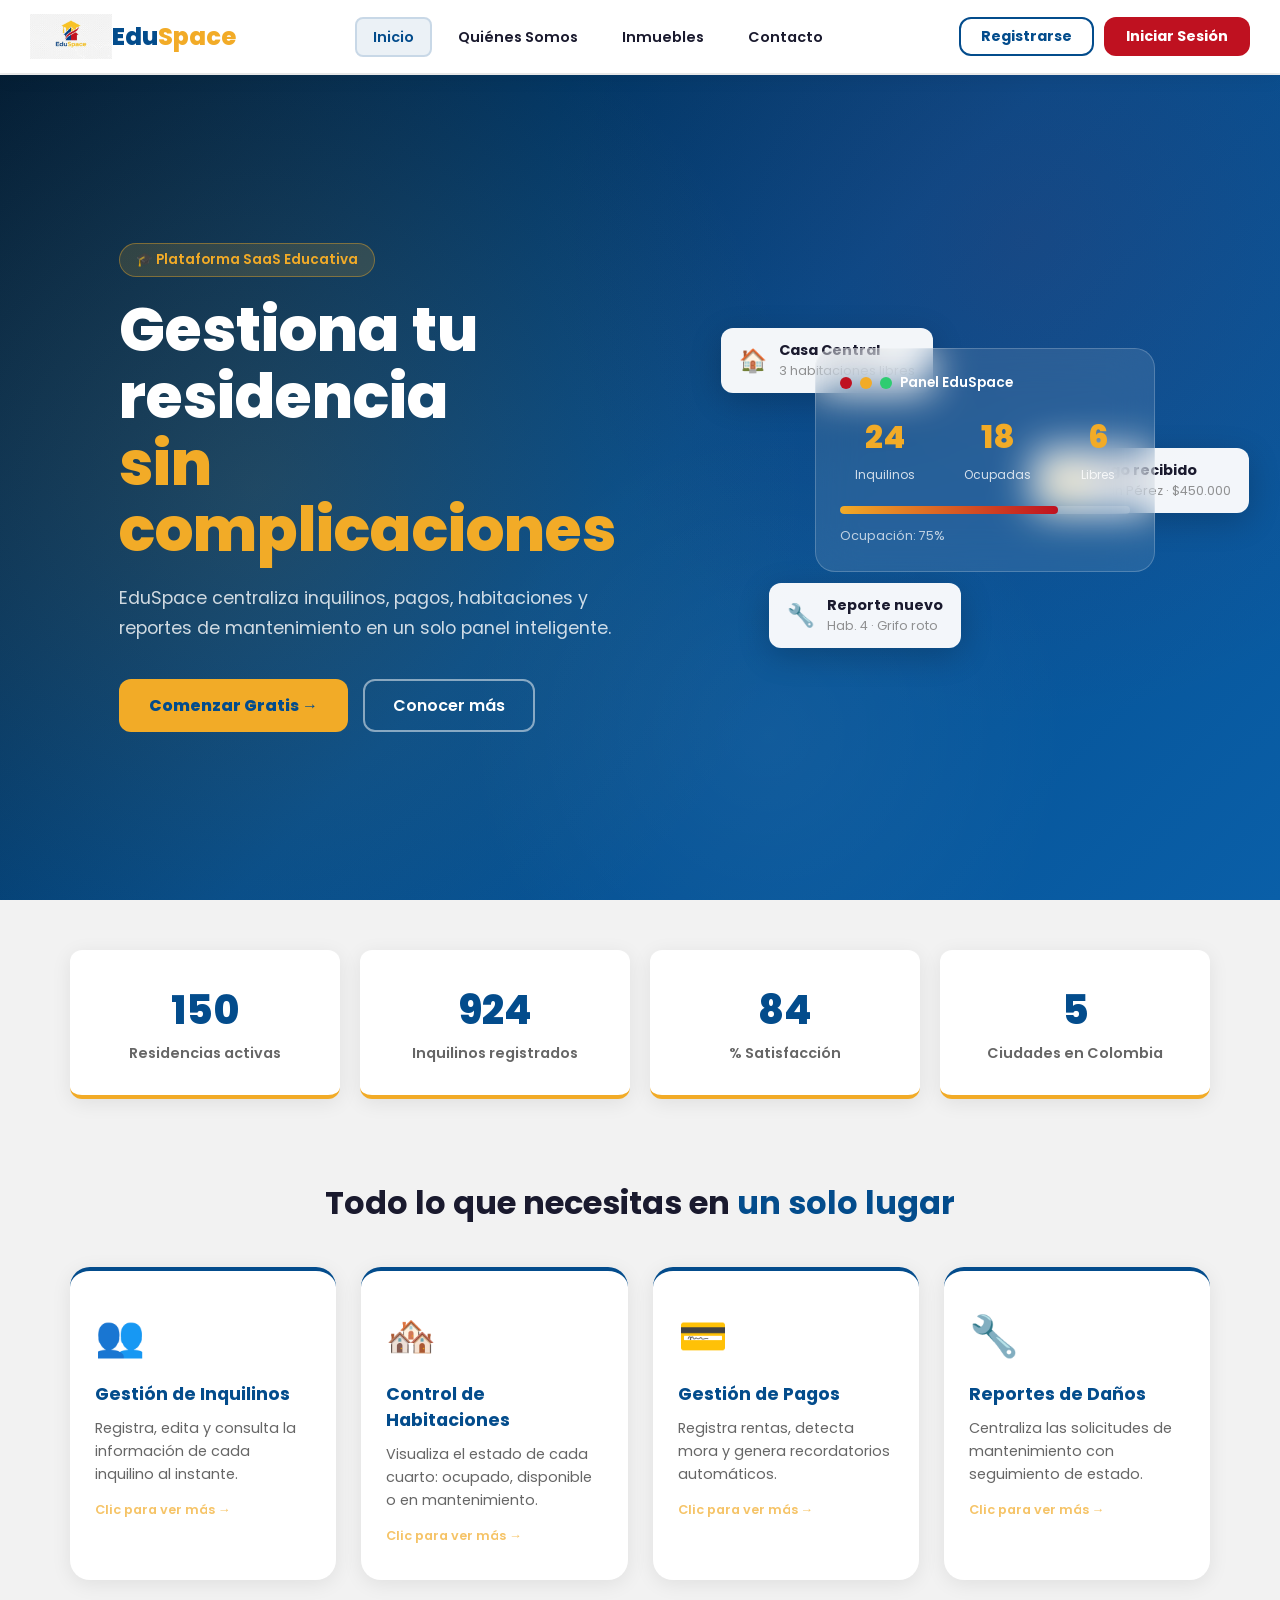
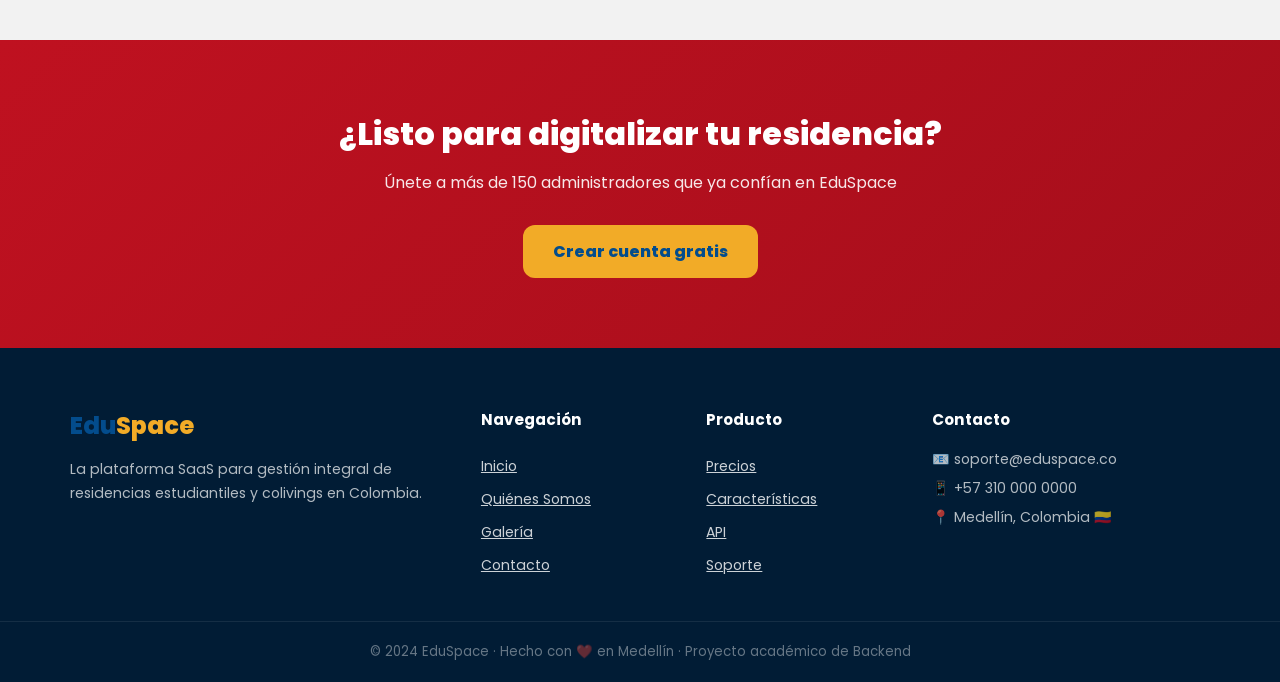
==== dashboard.html @ a7fc828c "front update" ====
<!DOCTYPE html>
<html lang="es">
<head>
    <meta charset="UTF-8">
    <meta name="viewport" content="width=device-width, initial-scale=1.0">
    <title>EduSpace | Panel de Control</title>
    <link rel="preconnect" href="https://fonts.googleapis.com">
    <link href="https://fonts.googleapis.com/css2?family=Poppins:wght@300;400;600;700;800&display=swap" rel="stylesheet">
    <link rel="stylesheet" href="css/dashboard.css">
</head>
<body>


<aside class="sidebar" id="sidebar">
    <div class="sidebar-brand">
        <span class="logo-edu">Edu</span><span class="logo-space">Space</span>
    </div>
    <nav class="sidebar-nav">
        <a class="sidebar-link active" onclick="mostrarPanel('resumen')" data-panel="resumen">
            <span class="si">📊</span> Resumen
        </a>
        <a class="sidebar-link" onclick="mostrarPanel('inquilinos')" data-panel="inquilinos">
            <span class="si">👥</span> Inquilinos
        </a>
        <a class="sidebar-link" onclick="mostrarPanel('habitaciones')" data-panel="habitaciones">
            <span class="si">🏠</span> Habitaciones
        </a>
        <a class="sidebar-link" onclick="mostrarPanel('pagos')" data-panel="pagos">
            <span class="si">💳</span> Pagos
        </a>
        <a class="sidebar-link" onclick="mostrarPanel('reportes')" data-panel="reportes">
            <span class="si">🔧</span> Reportes
        </a>
    </nav>
    <div class="sidebar-bottom">
        <div class="sidebar-user" id="sidebarUser">
            <div class="su-avatar" id="suAvatar">?</div>
            <div>
                <strong id="suNombre">Usuario</strong>
                <small id="suRol">Inquilino</small>
            </div>
        </div>
        <button class="btn-logout" onclick="cerrarSesion()">🚪 Salir</button>
    </div>
</aside>

<div class="dashboard-main">

    <!-- TOPBAR -->
    <header class="topbar">
        <button class="hamburger-dash" onclick="toggleSidebar()">☰</button>
        <div class="topbar-title" id="topbarTitle">Dashboard</div>
        <div class="topbar-right">
            <span class="topbar-fecha" id="fechaHoy"></span>
            <div class="notif-btn" onclick="toggleNotif()">
                🔔 <span class="notif-badge" id="notifBadge">0</span>
            </div>
        </div>
    </header>

    <!-- PANEL: RESUMEN -->
    <div class="panel activo" id="panel-resumen">
        <h2 class="panel-title">Bienvenido, <span id="welcomeName">Usuario</span> 👋</h2>

        <div class="kpi-grid">
            <div class="kpi-card azul">
                <div class="kpi-icon">👥</div>
                <div class="kpi-info">
                    <span class="kpi-num" id="totalInquilinos">0</span>
                    <span class="kpi-label">Inquilinos</span>
                </div>
            </div>
            <div class="kpi-card rojo">
                <div class="kpi-icon">🏠</div>
                <div class="kpi-info">
                    <span class="kpi-num" id="totalHabitaciones">0</span>
                    <span class="kpi-label">Habitaciones</span>
                </div>
            </div>
            <div class="kpi-card amarillo">
                <div class="kpi-icon">💰</div>
                <div class="kpi-info">
                    <span class="kpi-num" id="totalPagos">$0</span>
                    <span class="kpi-label">Recaudado</span>
                </div>
            </div>
            <div class="kpi-card verde">
                <div class="kpi-icon">🔧</div>
                <div class="kpi-info">
                    <span class="kpi-num" id="totalReportes">0</span>
                    <span class="kpi-label">Reportes pendientes</span>
                </div>
            </div>
        </div>

        <div class="resumen-bottom">
            <div class="actividad-reciente">
                <h3>Actividad reciente</h3>
                <div class="actividad-lista" id="actividadLista">
                    <div class="actividad-item">
                        <span class="act-icon">📝</span>
                        <div>
                            <strong>Sistema iniciado</strong>
                            <small>Bienvenido a EduSpace</small>
                        </div>
                    </div>
                </div>
            </div>
            <div class="ocupacion-visual">
                <h3>Ocupación actual</h3>
                <div class="ocup-chart">
                    <div class="ocup-ring">
                        <svg viewBox="0 0 100 100">
                            <circle cx="50" cy="50" r="40" fill="none" stroke="#F2F2F2" stroke-width="12"/>
                            <circle cx="50" cy="50" r="40" fill="none" stroke="#034C8C" stroke-width="12"
                                stroke-dasharray="0 251.2" id="ocuCircle"
                                stroke-linecap="round" transform="rotate(-90 50 50)"/>
                        </svg>
                        <div class="ocup-label" id="ocuLabel">0%</div>
                    </div>
                    <div class="ocup-legend">
                        <div><span class="dot azul"></span>Ocupadas: <strong id="ocuOcupadas">0</strong></div>
                        <div><span class="dot verde"></span>Libres: <strong id="ocuLibres">0</strong></div>
                        <div><span class="dot amarillo"></span>Mant.: <strong id="ocuMant">0</strong></div>
                    </div>
                </div>
            </div>
        </div>
    </div>

    <!-- PANEL: INQUILINOS -->
    <div class="panel" id="panel-inquilinos">
        <div class="panel-header">
            <h2 class="panel-title">Gestión de Inquilinos</h2>
            <button class="btn-add" onclick="abrirModalInquilino()">+ Agregar Inquilino</button>
        </div>
        <div class="search-bar">
            <input type="text" id="buscarInquilino" placeholder="🔍 Buscar inquilino..." oninput="renderInquilinos()">
        </div>
        <div class="table-wrapper">
            <table class="data-table" id="tablaInquilinos">
                <thead>
                    <tr>
                        <th>Nombre</th>
                        <th>Email</th>
                        <th>Habitación</th>
                        <th>Estado pago</th>
                        <th>Acciones</th>
                    </tr>
                </thead>
                <tbody id="bodyInquilinos">
                    <tr><td colspan="5" class="empty-row">No hay inquilinos registrados</td></tr>
                </tbody>
            </table>
        </div>
    </div>

    <!-- PANEL: HABITACIONES -->
    <div class="panel" id="panel-habitaciones">
        <div class="panel-header">
            <h2 class="panel-title">Control de Habitaciones</h2>
            <button class="btn-add" onclick="abrirModalHabitacion()">+ Nueva Habitación</button>
        </div>
        <div class="habitaciones-grid" id="habitacionesGrid">
            <div class="empty-state">No hay habitaciones. Haz clic en "+ Nueva Habitación" para comenzar.</div>
        </div>
    </div>

    <!-- PANEL: PAGOS -->
    <div class="panel" id="panel-pagos">
        <div class="panel-header">
            <h2 class="panel-title">Gestión de Pagos</h2>
            <button class="btn-add" onclick="abrirModalPago()">+ Registrar Pago</button>
        </div>
        <div class="table-wrapper">
            <table class="data-table">
                <thead>
                    <tr>
                        <th>Fecha</th>
                        <th>Inquilino</th>
                        <th>Habitación</th>
                        <th>Monto</th>
                        <th>Estado</th>
                        <th>Acciones</th>
                    </tr>
                </thead>
                <tbody id="bodyPagos">
                    <tr><td colspan="6" class="empty-row">No hay pagos registrados</td></tr>
                </tbody>
            </table>
        </div>
    </div>

    <!-- PANEL: REPORTES -->
    <div class="panel" id="panel-reportes">
        <div class="panel-header">
            <h2 class="panel-title">Reportes de Mantenimiento</h2>
        </div>
        <div class="reportes-lista" id="reportesLista">
            <div class="empty-state">No hay reportes pendientes.</div>
        </div>
    </div>

</div>

<!-- MODAL INQUILINO -->
<div class="modal-overlay" id="modalInquilino" onclick="cerrarModalExtra(event, 'modalInquilino')">
    <div class="modal-content">
        <button class="cerrar-modal" onclick="document.getElementById('modalInquilino').style.display='none'">✕</button>
        <h3 id="modalInquilinoTitulo">Agregar Inquilino</h3>
        <form id="formInquilino" onsubmit="guardarInquilino(event)">
            <div class="form-group">
                <label>Nombre completo</label>
                <input type="text" id="inq-nombre" required placeholder="Nombre del inquilino">
            </div>
            <div class="form-row">
                <div class="form-group">
                    <label>Email</label>
                    <input type="email" id="inq-email" required placeholder="correo@ejemplo.com">
                </div>
                <div class="form-group">
                    <label>Teléfono</label>
                    <input type="tel" id="inq-tel" placeholder="+57 300...">
                </div>
            </div>
            <div class="form-row">
                <div class="form-group">
                    <label>Habitación asignada</label>
                    <input type="text" id="inq-hab" required placeholder="Ej: Hab. 101">
                </div>
                <div class="form-group">
                    <label>Estado de pago</label>
                    <select id="inq-pago" aria-label="Estado de pago del inquilino">
                        <option value="al_dia">✅ Al día</option>
                        <option value="mora">⚠️ En mora</option>
                        <option value="pendiente">🕐 Pendiente</option>
                    </select>
                </div>
            </div>
            <input type="hidden" id="inq-id">
            <button type="submit" class="btn-submit">Guardar Inquilino</button>
        </form>
    </div>
</div>

<!-- MODAL HABITACION -->
<div class="modal-overlay" id="modalHabitacion" onclick="cerrarModalExtra(event, 'modalHabitacion')">
    <div class="modal-content">
        <button class="cerrar-modal" onclick="document.getElementById('modalHabitacion').style.display='none'">✕</button>
        <h3>Nueva Habitación</h3>
        <form id="formHabitacion" onsubmit="guardarHabitacion(event)">
            <div class="form-row">
                <div class="form-group">
                    <label>Número / Nombre</label>
                    <input type="text" id="hab-num" required placeholder="Ej: Hab. 101">
                </div>
                <div class="form-group">
                    <label>Casa / Edificio</label>
                    <input type="text" id="hab-casa" required placeholder="Ej: Casa Central">
                </div>
            </div>
            <div class="form-row">
                <div class="form-group">
                    <label>Precio/mes</label>
                    <input type="number" id="hab-precio" required placeholder="450000">
                </div>
                <div class="form-group">
                    <label>Estado</label>
                    <select id="hab-estado" aria-label="Estado de la habitación">
                        <option value="disponible">🟢 Disponible</option>
                        <option value="ocupada">🔴 Ocupada</option>
                        <option value="mantenimiento">🟡 Mantenimiento</option>
                    </select>
                </div>
            </div>
            <button type="submit" class="btn-submit">Guardar Habitación</button>
        </form>
    </div>
</div>

<!-- MODAL PAGO -->
<div class="modal-overlay" id="modalPago" onclick="cerrarModalExtra(event, 'modalPago')">
    <div class="modal-content">
        <button class="cerrar-modal" onclick="document.getElementById('modalPago').style.display='none'">✕</button>
        <h3>Registrar Pago</h3>
        <form id="formPago" onsubmit="guardarPago(event)">
            <div class="form-row">
                <div class="form-group">
                    <label for="pago-inquilino">Inquilino</label>
                    <input type="text" id="pago-inquilino" required placeholder="Nombre del inquilino">
                </div>
                <div class="form-group">
                    <label for="pago-hab">Habitación</label>
                    <input type="text" id="pago-hab" required placeholder="Ej: Hab. 101">
                </div>
            </div>
            <div class="form-row">
                <div class="form-group">
                    <label for="pago-monto">Monto ($COP)</label>
                    <input type="number" id="pago-monto" required placeholder="450000" aria-label="Monto en pesos colombianos">
                </div>
                <div class="form-group">
                    <label for="pago-mes">Mes de pago</label>
                    <input type="text" id="pago-mes" required placeholder="YYYY-MM" aria-label="Mes de pago formato YYYY-MM" pattern="\d{4}-\d{2}">
                </div>
            </div>
            <div class="form-group">
                <label for="pago-estado">Estado</label>
                <select id="pago-estado" aria-label="Estado del pago">
                    <option value="pagado">✅ Pagado</option>
                    <option value="pendiente">🕐 Pendiente</option>
                    <option value="mora">⚠️ Mora</option>
                </select>
            </div>
            <button type="submit" class="btn-submit">Registrar Pago</button>
        </form>
    </div>
</div>

<div class="toast" id="toastDash"></div>

<script src="js/dashboard.js"></script>
</body>
</html>
---- css/dashboard.css ----
/* ===== EDUSPACE · DASHBOARD CSS ===== */

:root {
    --rojo: #BF1120;
    --azul: #034C8C;
    --azul-claro: #0a5fa8;
    --amarillo: #F2AB27;
    --gris: #F2F2F2;
    --gris-med: #e0e0e0;
    --blanco: #FFFFFF;
    --texto: #1a1a2e;
    --texto-suave: #666;
    --sidebar-w: 240px;
    --sombra: 0 2px 12px rgba(0,0,0,0.07);
    --radio: 12px;
}

* { margin: 0; padding: 0; box-sizing: border-box; }
body { font-family: 'Poppins', sans-serif; background: var(--gris); color: var(--texto); display: flex; min-height: 100vh; }

/* ===== SIDEBAR ===== */
.sidebar {
    width: var(--sidebar-w);
    background: linear-gradient(180deg, #011c35, #034C8C);
    color: #fff;
    display: flex;
    flex-direction: column;
    position: fixed;
    top: 0; left: 0; bottom: 0;
    z-index: 100;
    transition: transform 0.3s;
}
.sidebar.cerrada { transform: translateX(calc(-1 * var(--sidebar-w))); }

.sidebar-brand {
    padding: 28px 22px 20px;
    border-bottom: 1px solid rgba(255,255,255,0.1);
    font-size: 1.5rem;
    font-weight: 800;
}
.logo-edu { color: #fff; }
.logo-space { color: var(--amarillo); }

.sidebar-nav { flex: 1; padding: 20px 12px; display: flex; flex-direction: column; gap: 4px; }
.sidebar-link {
    display: flex;
    align-items: center;
    gap: 12px;
    padding: 12px 16px;
    border-radius: var(--radio);
    color: rgba(255,255,255,0.65);
    cursor: pointer;
    font-size: 0.9rem;
    font-weight: 600;
    transition: all 0.25s;
    text-decoration: none;
    border: none;
    background: transparent;
    width: 100%;
    text-align: left;
    font-family: 'Poppins', sans-serif;
}
.sidebar-link:hover { background: rgba(255,255,255,0.08); color: #fff; }
.sidebar-link.active { background: rgba(255,255,255,0.15); color: #fff; border-left: 3px solid var(--amarillo); }
.si { font-size: 1.1rem; }

.sidebar-bottom { padding: 16px 12px; border-top: 1px solid rgba(255,255,255,0.1); }
.sidebar-user {
    display: flex;
    align-items: center;
    gap: 10px;
    padding: 10px 12px;
    margin-bottom: 10px;
    border-radius: var(--radio);
    background: rgba(255,255,255,0.07);
}
.su-avatar {
    width: 38px; height: 38px;
    background: var(--amarillo);
    color: var(--azul);
    border-radius: 50%;
    display: flex; align-items: center; justify-content: center;
    font-weight: 800;
    font-size: 0.9rem;
}
.sidebar-user strong { display: block; font-size: 0.88rem; color: #fff; }
.sidebar-user small { font-size: 0.78rem; color: rgba(255,255,255,0.5); }
.btn-logout {
    width: 100%;
    padding: 10px;
    background: rgba(191,17,32,0.3);
    color: #fff;
    border: 1px solid rgba(191,17,32,0.4);
    border-radius: var(--radio);
    font-family: 'Poppins', sans-serif;
    font-size: 0.88rem;
    font-weight: 600;
    cursor: pointer;
    transition: all 0.25s;
}
.btn-logout:hover { background: var(--rojo); }

/* ===== MAIN ===== */
.dashboard-main {
    margin-left: var(--sidebar-w);
    flex: 1;
    display: flex;
    flex-direction: column;
    min-height: 100vh;
}

/* TOPBAR */
.topbar {
    background: #fff;
    padding: 16px 30px;
    display: flex;
    align-items: center;
    justify-content: space-between;
    box-shadow: var(--sombra);
    position: sticky;
    top: 0;
    z-index: 50;
}
.topbar-title { font-size: 1.1rem; font-weight: 700; color: var(--azul); }
.topbar-right { display: flex; align-items: center; gap: 20px; }
.topbar-fecha { font-size: 0.85rem; color: var(--texto-suave); }
.hamburger-dash {
    display: none;
    background: none;
    border: none;
    font-size: 1.3rem;
    cursor: pointer;
    color: var(--azul);
}
.notif-btn {
    position: relative;
    cursor: pointer;
    font-size: 1.2rem;
    padding: 5px 10px;
}
.notif-badge {
    position: absolute;
    top: 0; right: 0;
    background: var(--rojo);
    color: #fff;
    border-radius: 50%;
    width: 18px; height: 18px;
    font-size: 0.7rem;
    display: flex; align-items: center; justify-content: center;
    font-weight: 700;
}

/* ===== PANELES ===== */
.panel {
    display: none;
    padding: 35px 30px;
    flex: 1;
    animation: fadeSlide 0.35s ease;
}
.panel.activo { display: block; }

@keyframes fadeSlide {
    from { opacity: 0; transform: translateY(12px); }
    to { opacity: 1; transform: translateY(0); }
}

.panel-title { font-size: 1.6rem; font-weight: 800; color: var(--azul); margin-bottom: 25px; }
.panel-header { display: flex; align-items: center; justify-content: space-between; margin-bottom: 25px; flex-wrap: wrap; gap: 12px; }
.panel-header .panel-title { margin-bottom: 0; }

/* KPIs */
.kpi-grid {
    display: grid;
    grid-template-columns: repeat(auto-fit, minmax(200px, 1fr));
    gap: 20px;
    margin-bottom: 30px;
}
.kpi-card {
    background: #fff;
    border-radius: var(--radio);
    padding: 25px 22px;
    display: flex;
    align-items: center;
    gap: 18px;
    box-shadow: var(--sombra);
    transition: transform 0.3s;
    border-left: 5px solid;
}
.kpi-card:hover { transform: translateY(-4px); }
.kpi-card.azul { border-color: var(--azul); }
.kpi-card.rojo { border-color: var(--rojo); }
.kpi-card.amarillo { border-color: var(--amarillo); }
.kpi-card.verde { border-color: #28a745; }
.kpi-icon { font-size: 2.2rem; }
.kpi-num { font-size: 2rem; font-weight: 800; color: var(--texto); display: block; }
.kpi-label { font-size: 0.82rem; color: var(--texto-suave); font-weight: 600; }

/* RESUMEN BOTTOM */
.resumen-bottom {
    display: grid;
    grid-template-columns: 1fr 1fr;
    gap: 25px;
    flex-wrap: wrap;
}
.actividad-reciente, .ocupacion-visual {
    background: #fff;
    border-radius: var(--radio);
    padding: 25px;
    box-shadow: var(--sombra);
}
.actividad-reciente h3, .ocupacion-visual h3 {
    font-size: 1rem;
    font-weight: 700;
    color: var(--azul);
    margin-bottom: 18px;
    border-bottom: 2px solid var(--gris);
    padding-bottom: 10px;
}
.actividad-lista { display: flex; flex-direction: column; gap: 12px; }
.actividad-item {
    display: flex;
    align-items: center;
    gap: 12px;
    font-size: 0.88rem;
}
.act-icon { font-size: 1.3rem; flex-shrink: 0; }
.actividad-item strong { display: block; font-size: 0.88rem; }
.actividad-item small { color: var(--texto-suave); font-size: 0.8rem; }

/* OCUPACION CHART */
.ocup-chart { display: flex; align-items: center; gap: 30px; flex-wrap: wrap; }
.ocup-ring { position: relative; width: 130px; flex-shrink: 0; }
.ocup-ring svg { width: 130px; height: 130px; }
.ocup-label {
    position: absolute;
    inset: 0;
    display: flex;
    align-items: center;
    justify-content: center;
    font-size: 1.4rem;
    font-weight: 800;
    color: var(--azul);
}
.ocup-legend { display: flex; flex-direction: column; gap: 10px; }
.ocup-legend div { display: flex; align-items: center; gap: 8px; font-size: 0.88rem; }
.dot { width: 12px; height: 12px; border-radius: 50%; flex-shrink: 0; }
.dot.azul { background: var(--azul); }
.dot.verde { background: #28a745; }
.dot.amarillo { background: var(--amarillo); }

/* SEARCH BAR */
.search-bar { margin-bottom: 20px; }
.search-bar input {
    width: 100%;
    max-width: 400px;
    padding: 10px 16px;
    border: 2px solid var(--gris-med);
    border-radius: 50px;
    font-family: 'Poppins', sans-serif;
    font-size: 0.9rem;
    outline: none;
    transition: border-color 0.25s;
}
.search-bar input:focus { border-color: var(--azul); }

/* TABLE */
.table-wrapper { overflow-x: auto; background: #fff; border-radius: var(--radio); box-shadow: var(--sombra); }
.data-table { width: 100%; border-collapse: collapse; }
.data-table th {
    background: var(--azul);
    color: #fff;
    padding: 14px 18px;
    text-align: left;
    font-size: 0.85rem;
    font-weight: 700;
}
.data-table th:first-child { border-radius: var(--radio) 0 0 0; }
.data-table th:last-child { border-radius: 0 var(--radio) 0 0; }
.data-table td {
    padding: 12px 18px;
    border-bottom: 1px solid var(--gris);
    font-size: 0.88rem;
}
.data-table tr:hover td { background: rgba(3,76,140,0.03); }
.empty-row { text-align: center; color: var(--texto-suave); font-style: italic; padding: 30px !important; }

/* BADGES */
.badge {
    padding: 4px 10px;
    border-radius: 50px;
    font-size: 0.78rem;
    font-weight: 700;
    display: inline-block;
}
.badge-al_dia { background: #d4edda; color: #155724; }
.badge-mora { background: #f8d7da; color: #721c24; }
.badge-pendiente { background: #fff3cd; color: #856404; }
.badge-pagado { background: #d4edda; color: #155724; }
.badge-disponible { background: #d4edda; color: #155724; }
.badge-ocupada { background: #f8d7da; color: #721c24; }
.badge-mantenimiento { background: #fff3cd; color: #856404; }

/* BTN ADD */
.btn-add {
    padding: 10px 22px;
    background: var(--azul);
    color: #fff;
    border: none;
    border-radius: var(--radio);
    font-family: 'Poppins', sans-serif;
    font-size: 0.9rem;
    font-weight: 700;
    cursor: pointer;
    transition: all 0.25s;
}
.btn-add:hover { background: var(--azul-claro); transform: translateY(-2px); }

/* ACTION BTNS */
.btn-edit, .btn-del {
    padding: 5px 12px;
    border: none;
    border-radius: 6px;
    font-size: 0.8rem;
    font-weight: 600;
    cursor: pointer;
    transition: all 0.2s;
    font-family: 'Poppins', sans-serif;
    margin-right: 5px;
}
.btn-edit { background: rgba(3,76,140,0.1); color: var(--azul); }
.btn-edit:hover { background: var(--azul); color: #fff; }
.btn-del { background: rgba(191,17,32,0.1); color: var(--rojo); }
.btn-del:hover { background: var(--rojo); color: #fff; }

/* HABITACIONES GRID */
.habitaciones-grid {
    display: grid;
    grid-template-columns: repeat(auto-fill, minmax(200px, 1fr));
    gap: 20px;
}
.hab-card {
    background: #fff;
    border-radius: var(--radio);
    padding: 22px;
    text-align: center;
    box-shadow: var(--sombra);
    border-top: 4px solid;
    transition: transform 0.3s;
    position: relative;
}
.hab-card:hover { transform: translateY(-5px); }
.hab-card.disponible { border-color: #28a745; }
.hab-card.ocupada { border-color: var(--rojo); }
.hab-card.mantenimiento { border-color: var(--amarillo); }
.hab-emoji { font-size: 2rem; margin-bottom: 10px; }
.hab-num { font-size: 1rem; font-weight: 700; color: var(--azul); margin-bottom: 4px; }
.hab-casa { font-size: 0.8rem; color: var(--texto-suave); margin-bottom: 8px; }
.hab-precio { font-size: 0.9rem; font-weight: 700; color: var(--rojo); }
.hab-del {
    position: absolute;
    top: 8px; right: 8px;
    background: none;
    border: none;
    cursor: pointer;
    font-size: 0.9rem;
    opacity: 0.4;
    transition: opacity 0.2s;
}
.hab-del:hover { opacity: 1; }

/* REPORTES */
.reportes-lista { display: flex; flex-direction: column; gap: 15px; }
.reporte-card {
    background: #fff;
    border-radius: var(--radio);
    padding: 22px 25px;
    box-shadow: var(--sombra);
    display: flex;
    justify-content: space-between;
    align-items: flex-start;
    border-left: 4px solid;
    gap: 20px;
    flex-wrap: wrap;
}
.reporte-card.alta { border-color: var(--rojo); }
.reporte-card.media { border-color: var(--amarillo); }
.reporte-card.baja { border-color: #28a745; }
.reporte-card h4 { font-size: 0.95rem; color: var(--azul); margin-bottom: 5px; }
.reporte-card p { font-size: 0.87rem; color: var(--texto-suave); }
.reporte-card small { display: block; margin-top: 5px; font-size: 0.8rem; color: var(--texto-suave); }
.badge-alta { background: #f8d7da; color: #721c24; padding: 4px 10px; border-radius: 50px; font-size: 0.78rem; font-weight: 700; }
.badge-media { background: #fff3cd; color: #856404; padding: 4px 10px; border-radius: 50px; font-size: 0.78rem; font-weight: 700; }
.badge-baja { background: #d4edda; color: #155724; padding: 4px 10px; border-radius: 50px; font-size: 0.78rem; font-weight: 700; }
.btn-resolver {
    padding: 7px 16px;
    background: #d4edda;
    color: #155724;
    border: none;
    border-radius: 8px;
    font-size: 0.82rem;
    font-weight: 700;
    cursor: pointer;
    font-family: 'Poppins', sans-serif;
    transition: all 0.2s;
    white-space: nowrap;
}
.btn-resolver:hover { background: #28a745; color: #fff; }

/* EMPTY STATE */
.empty-state {
    text-align: center;
    padding: 50px;
    color: var(--texto-suave);
    font-style: italic;
    background: #fff;
    border-radius: var(--radio);
    box-shadow: var(--sombra);
}

/* MODAL */
.modal-overlay {
    display: none;
    position: fixed;
    inset: 0;
    background: rgba(0,0,0,0.6);
    z-index: 999;
    justify-content: center;
    align-items: center;
    padding: 20px;
}
.modal-overlay.abierto { display: flex; }
.modal-content {
    background: #fff;
    border-radius: var(--radio);
    padding: 30px;
    width: 100%;
    max-width: 460px;
    position: relative;
    border-top: 4px solid var(--azul);
    animation: modalIn 0.3s ease;
    max-height: 90vh;
    overflow-y: auto;
}
@keyframes modalIn {
    from { opacity: 0; transform: scale(0.9); }
    to { opacity: 1; transform: scale(1); }
}
.modal-content h3 { color: var(--azul); font-size: 1.2rem; margin-bottom: 22px; }
.cerrar-modal {
    position: absolute;
    top: 12px; right: 14px;
    background: var(--gris);
    border: none;
    width: 28px; height: 28px;
    border-radius: 50%;
    cursor: pointer;
    font-size: 0.85rem;
}

.form-group { margin-bottom: 16px; }
.form-group label { display: block; font-size: 0.85rem; font-weight: 600; margin-bottom: 5px; }
.form-group input, .form-group select {
    width: 100%;
    padding: 10px 13px;
    border: 2px solid var(--gris-med);
    border-radius: 8px;
    font-family: 'Poppins', sans-serif;
    font-size: 0.88rem;
    outline: none;
    transition: border-color 0.2s;
}
.form-group input:focus, .form-group select:focus { border-color: var(--azul); }
.form-row { display: grid; grid-template-columns: 1fr 1fr; gap: 14px; }
.btn-submit {
    width: 100%;
    padding: 12px;
    background: var(--azul);
    color: #fff;
    border: none;
    border-radius: 8px;
    font-family: 'Poppins', sans-serif;
    font-size: 0.95rem;
    font-weight: 700;
    cursor: pointer;
    transition: all 0.25s;
    margin-top: 5px;
}
.btn-submit:hover { background: var(--azul-claro); }

/* TOAST */
.toast {
    position: fixed;
    bottom: 25px;
    right: 25px;
    background: #011c35;
    color: #fff;
    padding: 12px 22px;
    border-radius: 10px;
    font-size: 0.88rem;
    font-weight: 600;
    z-index: 9999;
    transform: translateY(100px);
    opacity: 0;
    transition: all 0.4s cubic-bezier(0.34, 1.56, 0.64, 1);
    box-shadow: 0 8px 25px rgba(0,0,0,0.2);
}
.toast.show { transform: translateY(0); opacity: 1; }

/* RESPONSIVE */
@media (max-width: 768px) {
    .sidebar { transform: translateX(calc(-1 * var(--sidebar-w))); }
    .sidebar.abierta { transform: translateX(0); }
    .dashboard-main { margin-left: 0; }
    .hamburger-dash { display: block; }
    .resumen-bottom { grid-template-columns: 1fr; }
    .kpi-grid { grid-template-columns: 1fr 1fr; }
    .form-row { grid-template-columns: 1fr; }
    .panel { padding: 20px 15px; }
}
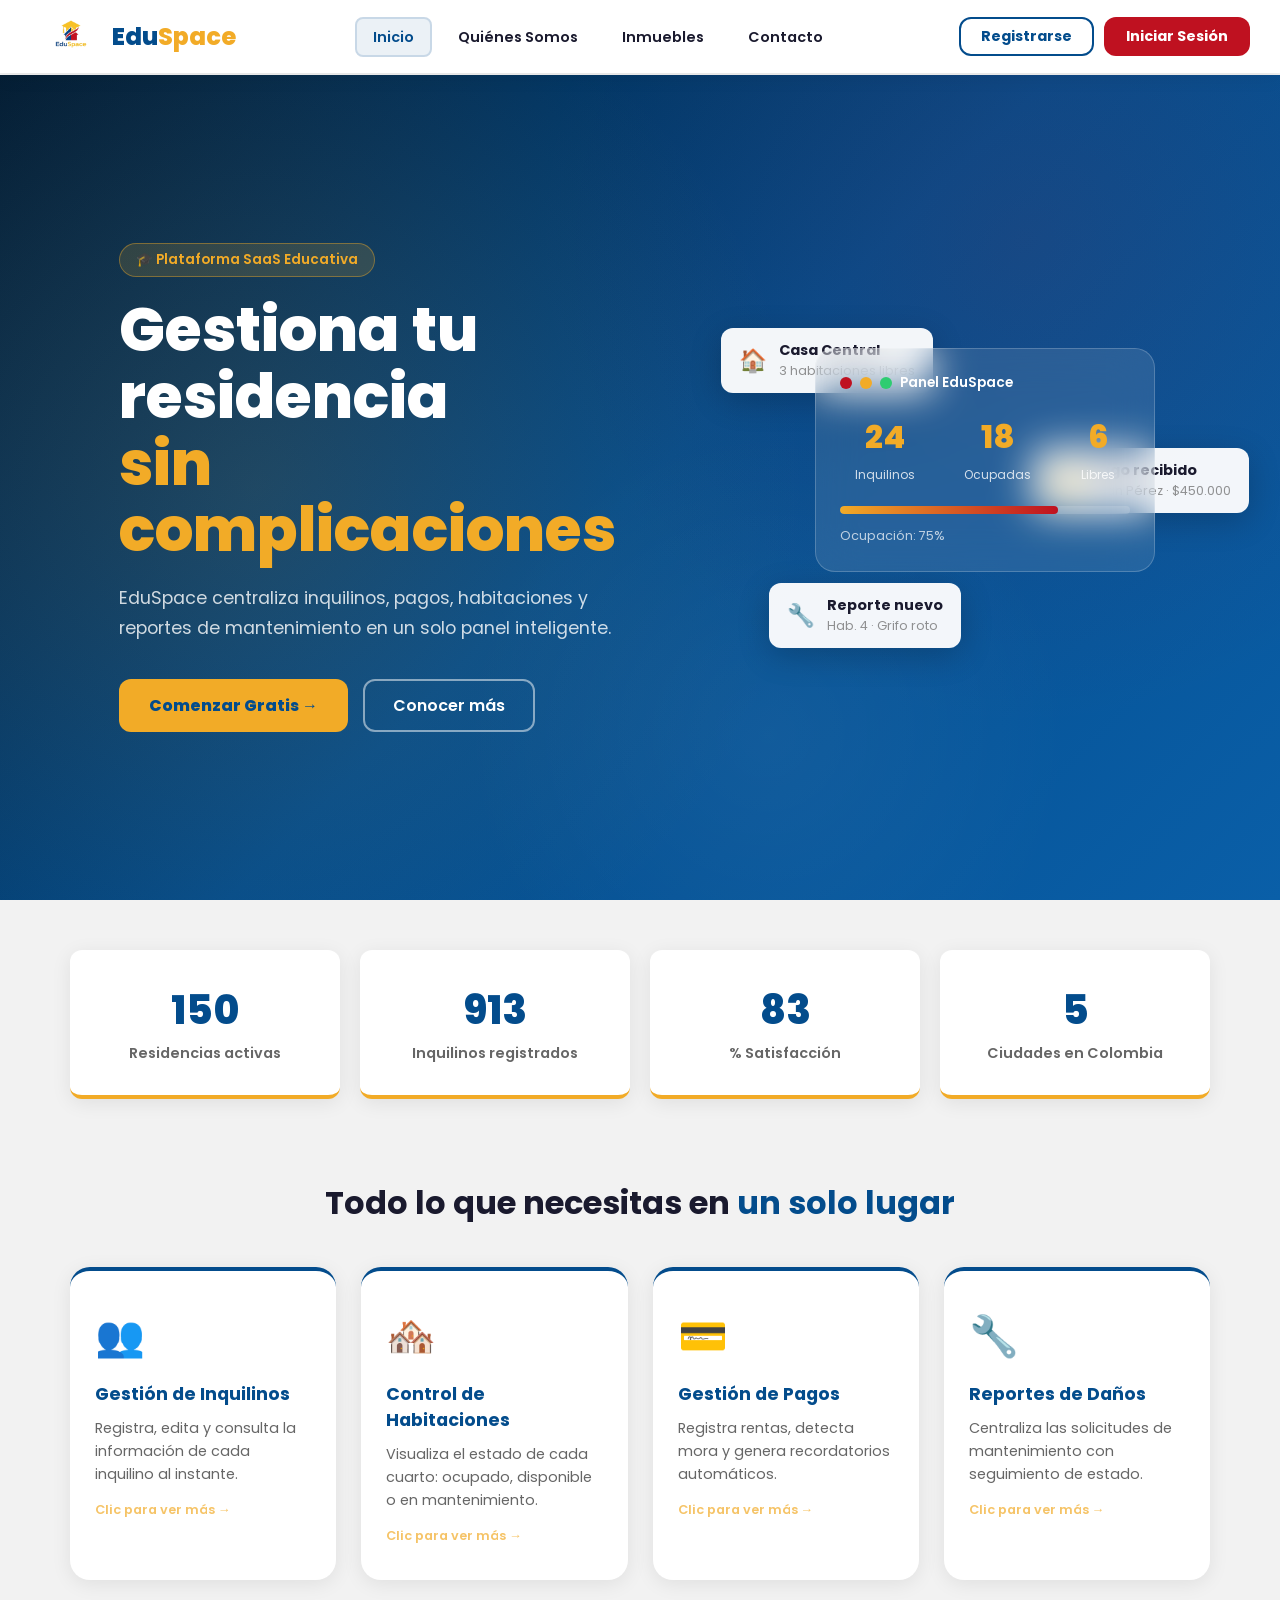
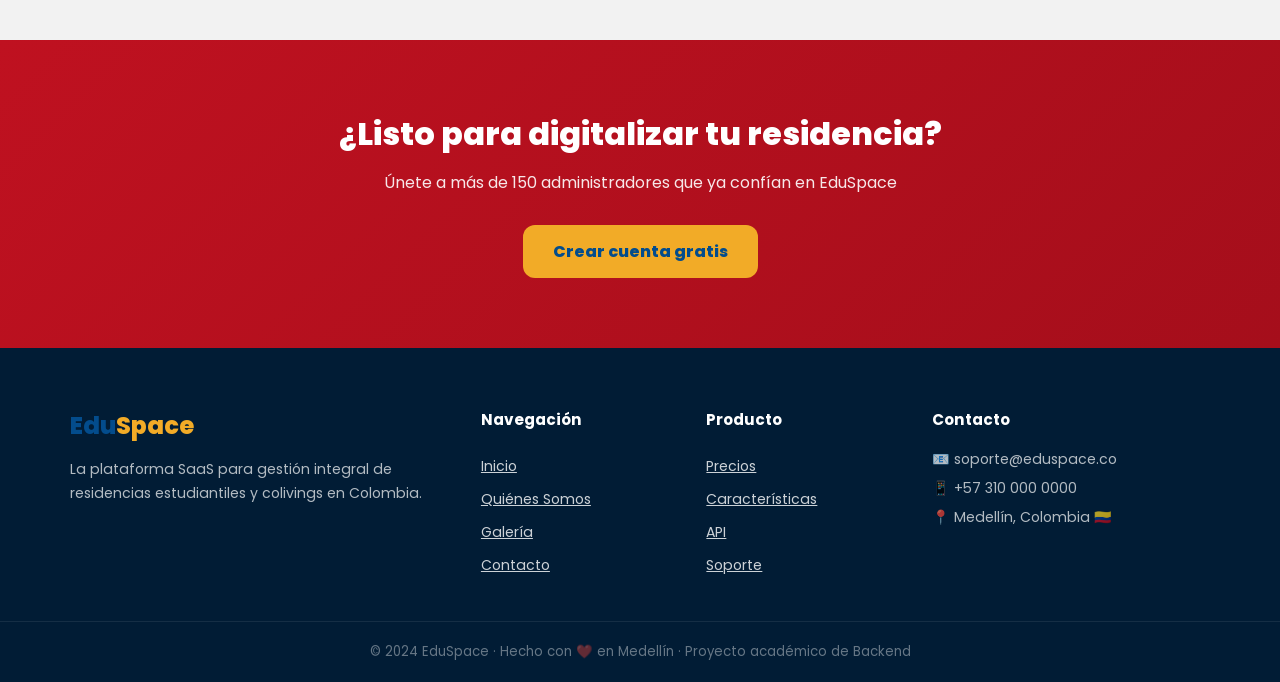
==== commit 39a5f6ae: "Version 2v EduSpace" ====
--- a/dashboard.html
+++ b/dashboard.html
@@ -13,7 +13,9 @@
 
 <aside class="sidebar" id="sidebar">
     <div class="sidebar-brand">
-        <span class="logo-edu">Edu</span><span class="logo-space">Space</span>
+        <a href="index.html" style="text-decoration:none; color:inherit;">
+            <span class="logo-edu">Edu</span><span class="logo-space">Space</span>
+        </a>
     </div>
     <nav class="sidebar-nav">
         <a class="sidebar-link active" onclick="mostrarPanel('resumen')" data-panel="resumen">
--- a/css/dashboard.css
+++ b/css/dashboard.css
@@ -1,3 +1,35 @@
+/* ===== DASHBOARD INQUILINO ===== */
+.main-content {
+    margin-left: var(--sidebar-w);
+    width: calc(100% - var(--sidebar-w));
+    min-height: 100vh;
+    background: var(--gris);
+}
+.dashboard-section {
+    margin-bottom: 40px;
+}
+.dashboard-card {
+    background: var(--blanco);
+    border-radius: var(--radio);
+    box-shadow: var(--sombra);
+    padding: 24px 32px;
+    margin-top: 18px;
+    margin-bottom: 8px;
+}
+.pago-item, .mant-item, .com-item {
+    padding: 12px 0;
+    border-bottom: 1px solid var(--gris-med);
+    font-size: 1rem;
+}
+.pago-item:last-child, .mant-item:last-child, .com-item:last-child {
+    border-bottom: none;
+}
+.section-title {
+    font-size: 1.3rem;
+    font-weight: 700;
+    color: var(--azul);
+    margin-bottom: 10px;
+}
 /* ===== EDUSPACE · DASHBOARD CSS ===== */
 
 :root {
